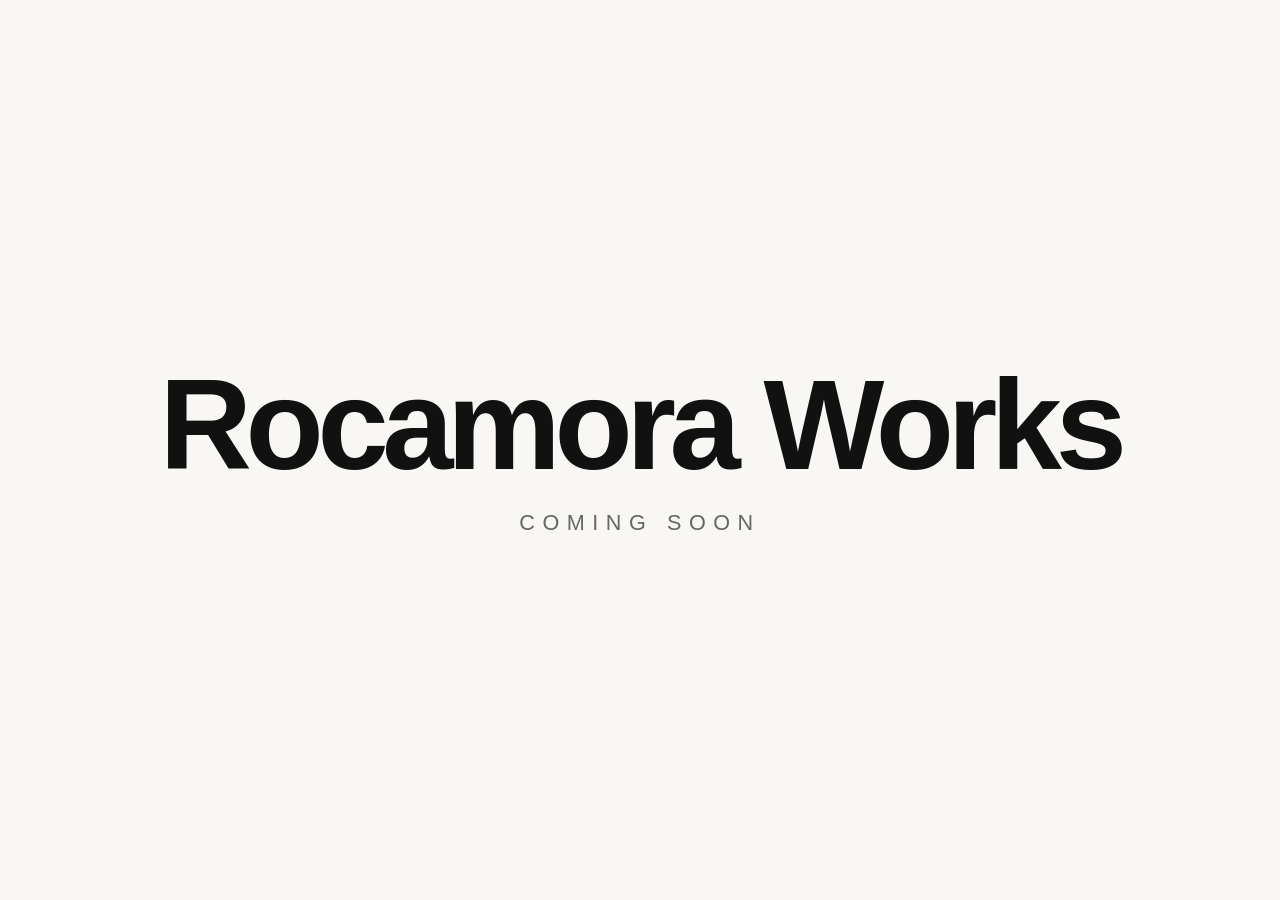
==== index.html @ 3fb5b526 "Coming soon" ====
<!DOCTYPE html>
<html lang="en">
<head>
    <meta charset="UTF-8">
    <meta name="viewport" content="width=device-width, initial-scale=1.0">

    <title>Rocamora Works</title>

    <meta name="description" content="Rocamora Works — Portfolio of Joshua Rocamora">

    <style>
        * {
            margin: 0;
            padding: 0;
            box-sizing: border-box;
        }

        html,
        body {
            width: 100%;
            height: 100%;
        }

        body {
            display: flex;
            justify-content: center;
            align-items: center;
            background: #f8f7f3;
            color: #111;
            font-family: -apple-system, BlinkMacSystemFont, "Segoe UI",
                         Helvetica, Arial, sans-serif;
        }

        main {
            text-align: center;
            padding: 40px;
        }

        h1 {
            font-size: clamp(3.5rem, 10vw, 8rem);
            font-weight: 700;
            letter-spacing: -0.05em;
            line-height: 0.95;
        }

        p {
            margin-top: 24px;
            font-size: clamp(1rem, 2vw, 1.35rem);
            text-transform: uppercase;
            letter-spacing: 0.35em;
            color: #666;
        }
    </style>
</head>

<body>

    <main>

        <h1>Rocamora Works</h1>

        <p>Coming Soon</p>

    </main>

</body>
</html>
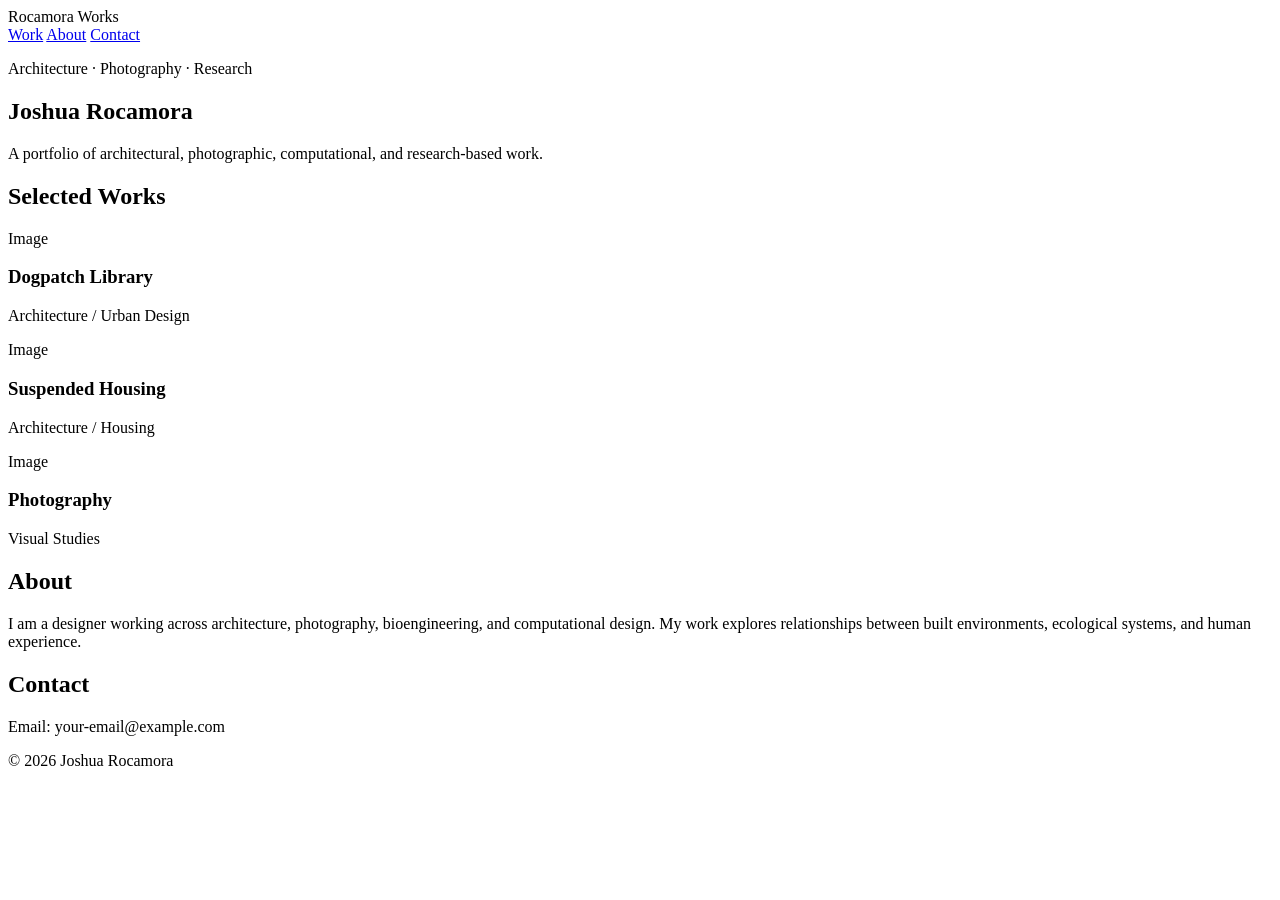
==== commit a18e8b80: "Coming soon page" ====
--- a/index.html
+++ b/index.html
@@ -1,67 +1,73 @@
-<!DOCTYPE html>
-<html lang="en">
-<head>
-    <meta charset="UTF-8">
-    <meta name="viewport" content="width=device-width, initial-scale=1.0">
-
-    <title>Rocamora Works</title>
-
-    <meta name="description" content="Rocamora Works — Portfolio of Joshua Rocamora">
-
-    <style>
-        * {
-            margin: 0;
-            padding: 0;
-            box-sizing: border-box;
-        }
-
-        html,
-        body {
-            width: 100%;
-            height: 100%;
-        }
-
-        body {
-            display: flex;
-            justify-content: center;
-            align-items: center;
-            background: #f8f7f3;
-            color: #111;
-            font-family: -apple-system, BlinkMacSystemFont, "Segoe UI",
-                         Helvetica, Arial, sans-serif;
-        }
-
-        main {
-            text-align: center;
-            padding: 40px;
-        }
-
-        h1 {
-            font-size: clamp(3.5rem, 10vw, 8rem);
-            font-weight: 700;
-            letter-spacing: -0.05em;
-            line-height: 0.95;
-        }
-
-        p {
-            margin-top: 24px;
-            font-size: clamp(1rem, 2vw, 1.35rem);
-            text-transform: uppercase;
-            letter-spacing: 0.35em;
-            color: #666;
-        }
-    </style>
-</head>
-
-<body>
-
-    <main>
-
-        <h1>Rocamora Works</h1>
-
-        <p>Coming Soon</p>
-
-    </main>
-
-</body>
-</html>+<!DOCTYPE html>
+<html lang="en">
+<head>
+  <meta charset="UTF-8" />
+  <meta name="viewport" content="width=device-width, initial-scale=1.0" />
+  <title>Rocamora Works</title>
+  <link rel="stylesheet" href="style.css" />
+</head>
+<body>
+
+  <header>
+    <div class="logo">Rocamora Works</div>
+    <nav>
+      <a href="#work">Work</a>
+      <a href="#about">About</a>
+      <a href="#contact">Contact</a>
+    </nav>
+  </header>
+
+  <main>
+    <section class="hero">
+      <p class="eyebrow">Architecture · Photography · Research</p>
+      <h1>Joshua Rocamora</h1>
+      <p class="intro">
+        A portfolio of architectural, photographic, computational, and research-based work.
+      </p>
+    </section>
+
+    <section id="work" class="work">
+      <h2>Selected Works</h2>
+
+      <div class="grid">
+        <article class="card">
+          <div class="image-placeholder">Image</div>
+          <h3>Dogpatch Library</h3>
+          <p>Architecture / Urban Design</p>
+        </article>
+
+        <article class="card">
+          <div class="image-placeholder">Image</div>
+          <h3>Suspended Housing</h3>
+          <p>Architecture / Housing</p>
+        </article>
+
+        <article class="card">
+          <div class="image-placeholder">Image</div>
+          <h3>Photography</h3>
+          <p>Visual Studies</p>
+        </article>
+      </div>
+    </section>
+
+    <section id="about" class="about">
+      <h2>About</h2>
+      <p>
+        I am a designer working across architecture, photography, bioengineering,
+        and computational design. My work explores relationships between built
+        environments, ecological systems, and human experience.
+      </p>
+    </section>
+
+    <section id="contact" class="contact">
+      <h2>Contact</h2>
+      <p>Email: your-email@example.com</p>
+    </section>
+  </main>
+
+  <footer>
+    <p>© 2026 Joshua Rocamora</p>
+  </footer>
+
+</body>
+</html>
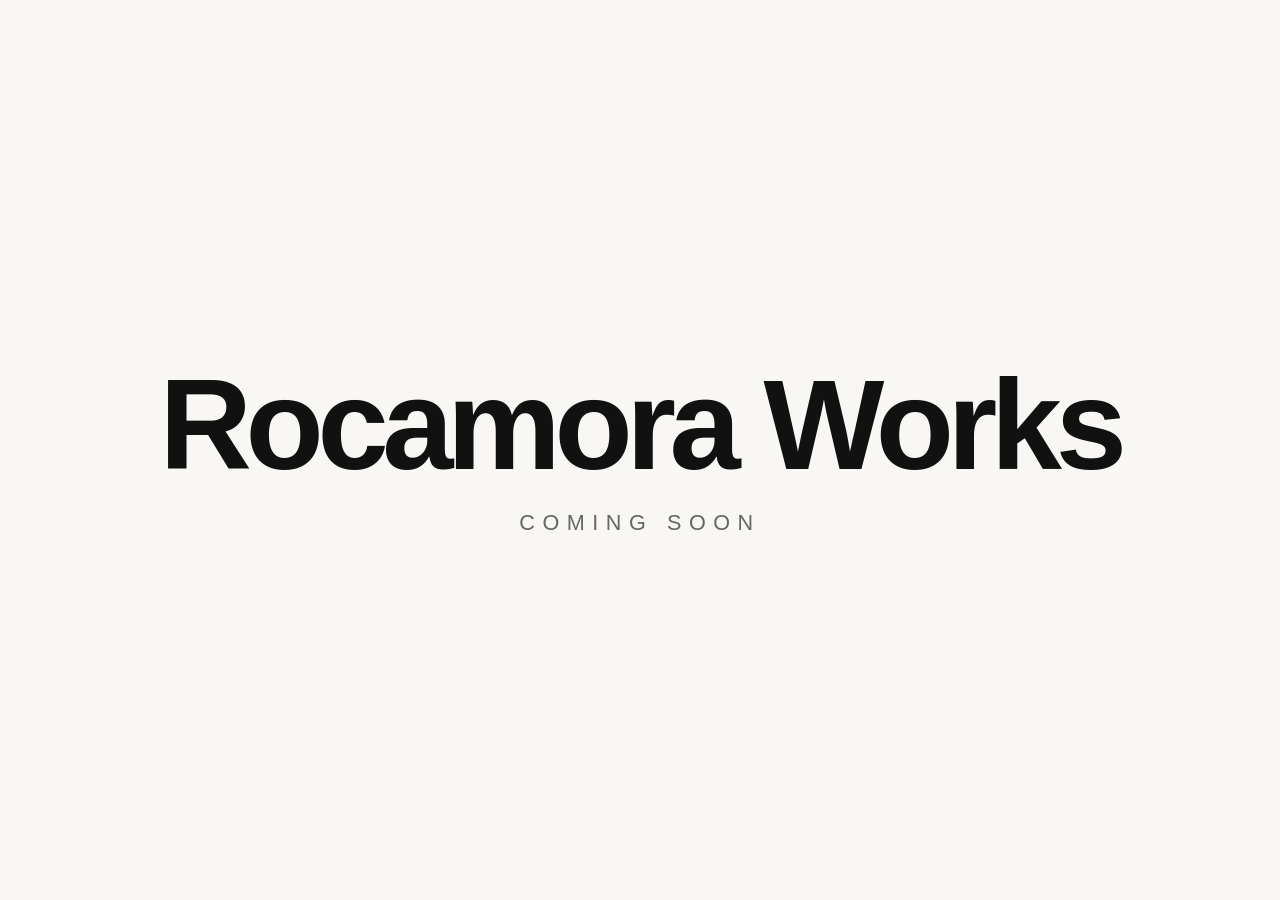
==== commit 8cb0a812: "Test" ====
--- a/index.html
+++ b/index.html
@@ -1,73 +1,67 @@
 <!DOCTYPE html>
 <html lang="en">
 <head>
-  <meta charset="UTF-8" />
-  <meta name="viewport" content="width=device-width, initial-scale=1.0" />
-  <title>Rocamora Works</title>
-  <link rel="stylesheet" href="style.css" />
+    <meta charset="UTF-8">
+    <meta name="viewport" content="width=device-width, initial-scale=1.0">
+
+    <title>Rocamora Works</title>
+
+    <meta name="description" content="Rocamora Works — Portfolio of Joshua Rocamora">
+
+    <style>
+        * {
+            margin: 0;
+            padding: 0;
+            box-sizing: border-box;
+        }
+
+        html,
+        body {
+            width: 100%;
+            height: 100%;
+        }
+
+        body {
+            display: flex;
+            justify-content: center;
+            align-items: center;
+            background: #f8f7f3;
+            color: #111;
+            font-family: -apple-system, BlinkMacSystemFont, "Segoe UI",
+                         Helvetica, Arial, sans-serif;
+        }
+
+        main {
+            text-align: center;
+            padding: 40px;
+        }
+
+        h1 {
+            font-size: clamp(3.5rem, 10vw, 8rem);
+            font-weight: 700;
+            letter-spacing: -0.05em;
+            line-height: 0.95;
+        }
+
+        p {
+            margin-top: 24px;
+            font-size: clamp(1rem, 2vw, 1.35rem);
+            text-transform: uppercase;
+            letter-spacing: 0.35em;
+            color: #666;
+        }
+    </style>
 </head>
+
 <body>
 
-  <header>
-    <div class="logo">Rocamora Works</div>
-    <nav>
-      <a href="#work">Work</a>
-      <a href="#about">About</a>
-      <a href="#contact">Contact</a>
-    </nav>
-  </header>
+    <main>
 
-  <main>
-    <section class="hero">
-      <p class="eyebrow">Architecture · Photography · Research</p>
-      <h1>Joshua Rocamora</h1>
-      <p class="intro">
-        A portfolio of architectural, photographic, computational, and research-based work.
-      </p>
-    </section>
+        <h1>Rocamora Works</h1>
 
-    <section id="work" class="work">
-      <h2>Selected Works</h2>
+        <p>Coming Soon</p>
 
-      <div class="grid">
-        <article class="card">
-          <div class="image-placeholder">Image</div>
-          <h3>Dogpatch Library</h3>
-          <p>Architecture / Urban Design</p>
-        </article>
-
-        <article class="card">
-          <div class="image-placeholder">Image</div>
-          <h3>Suspended Housing</h3>
-          <p>Architecture / Housing</p>
-        </article>
-
-        <article class="card">
-          <div class="image-placeholder">Image</div>
-          <h3>Photography</h3>
-          <p>Visual Studies</p>
-        </article>
-      </div>
-    </section>
-
-    <section id="about" class="about">
-      <h2>About</h2>
-      <p>
-        I am a designer working across architecture, photography, bioengineering,
-        and computational design. My work explores relationships between built
-        environments, ecological systems, and human experience.
-      </p>
-    </section>
-
-    <section id="contact" class="contact">
-      <h2>Contact</h2>
-      <p>Email: your-email@example.com</p>
-    </section>
-  </main>
-
-  <footer>
-    <p>© 2026 Joshua Rocamora</p>
-  </footer>
+    </main>
 
 </body>
-</html>
+</html>
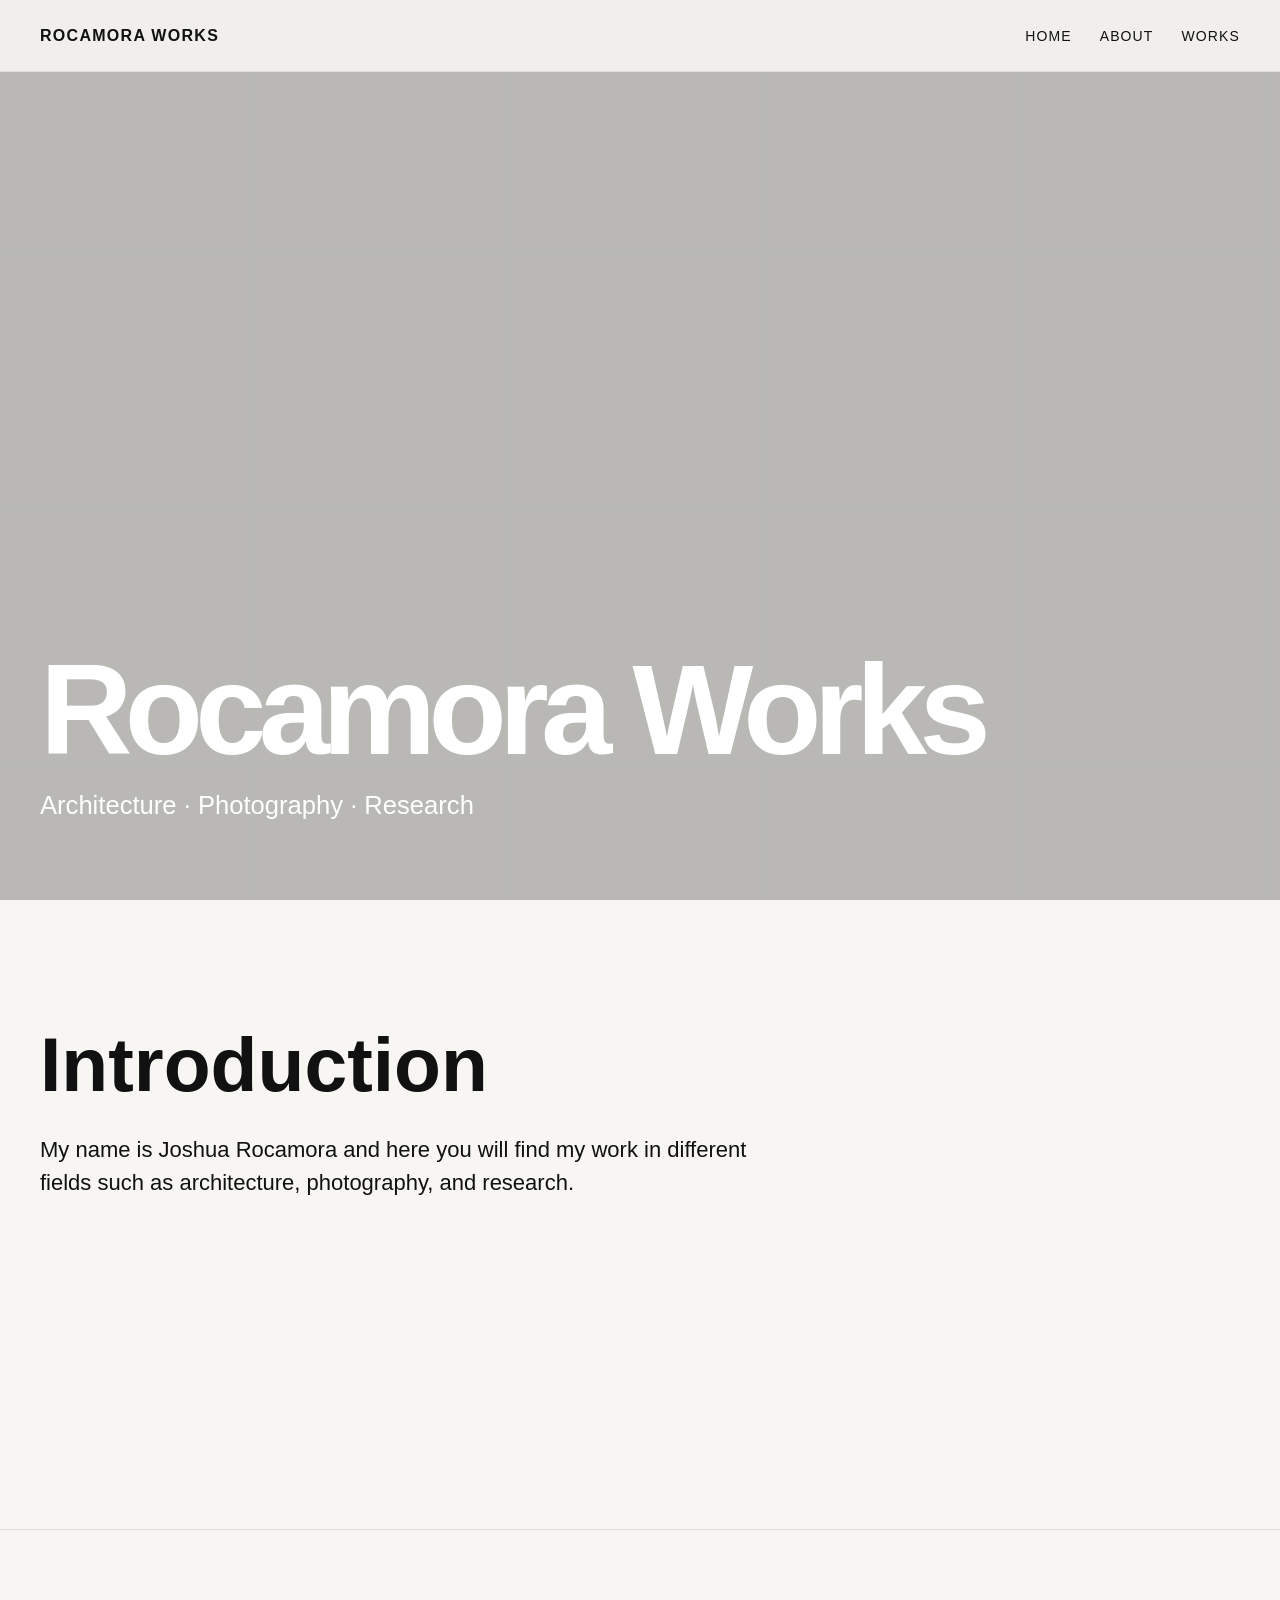
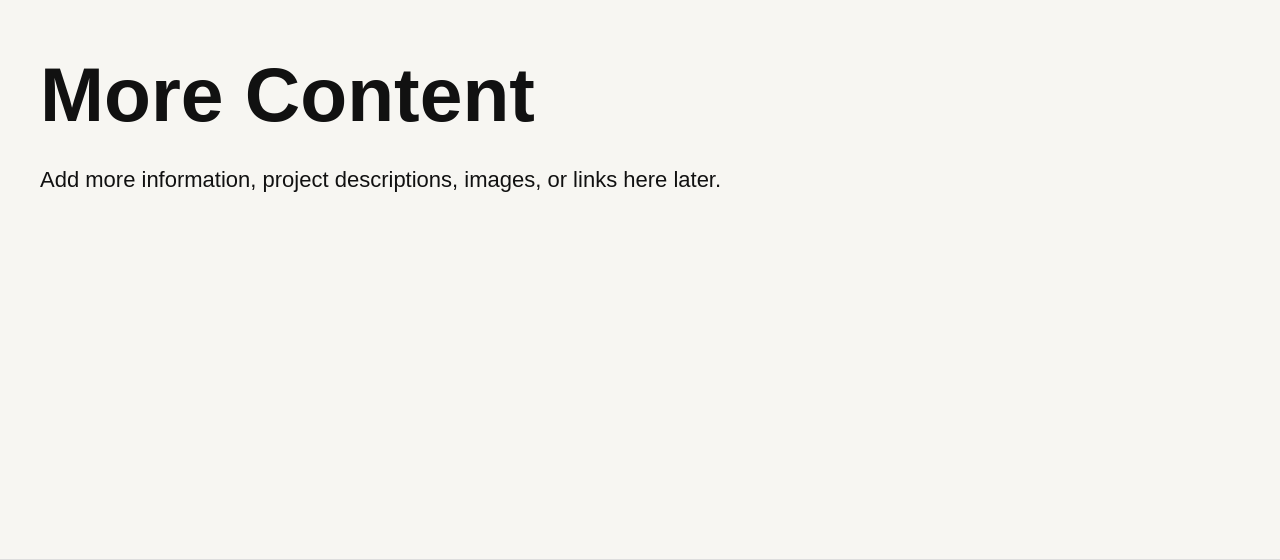
==== commit 539498ea: "Test Site" ====
--- a/index.html
+++ b/index.html
@@ -1,67 +1,45 @@
 <!DOCTYPE html>
 <html lang="en">
 <head>
-    <meta charset="UTF-8">
-    <meta name="viewport" content="width=device-width, initial-scale=1.0">
-
-    <title>Rocamora Works</title>
-
-    <meta name="description" content="Rocamora Works — Portfolio of Joshua Rocamora">
-
-    <style>
-        * {
-            margin: 0;
-            padding: 0;
-            box-sizing: border-box;
-        }
-
-        html,
-        body {
-            width: 100%;
-            height: 100%;
-        }
-
-        body {
-            display: flex;
-            justify-content: center;
-            align-items: center;
-            background: #f8f7f3;
-            color: #111;
-            font-family: -apple-system, BlinkMacSystemFont, "Segoe UI",
-                         Helvetica, Arial, sans-serif;
-        }
-
-        main {
-            text-align: center;
-            padding: 40px;
-        }
-
-        h1 {
-            font-size: clamp(3.5rem, 10vw, 8rem);
-            font-weight: 700;
-            letter-spacing: -0.05em;
-            line-height: 0.95;
-        }
-
-        p {
-            margin-top: 24px;
-            font-size: clamp(1rem, 2vw, 1.35rem);
-            text-transform: uppercase;
-            letter-spacing: 0.35em;
-            color: #666;
-        }
-    </style>
+  <meta charset="UTF-8" />
+  <meta name="viewport" content="width=device-width, initial-scale=1.0" />
+  <title>Rocamora Works | Home</title>
+  <link rel="stylesheet" href="style.css" />
 </head>
-
 <body>
 
-    <main>
+  <header>
+    <a class="logo" href="index.html">Rocamora Works</a>
 
+    <nav>
+      <a href="index.html">Home</a>
+      <a href="about.html">About</a>
+      <a href="works.html">Works</a>
+    </nav>
+  </header>
+
+  <main>
+    <section class="hero">
+      <div class="hero-text">
         <h1>Rocamora Works</h1>
+        <p>Architecture · Photography · Research</p>
+      </div>
+    </section>
 
-        <p>Coming Soon</p>
+    <section class="content-section">
+      <h2>Introduction</h2>
+      <p>
+        My name is Joshua Rocamora and here you will find my work in different fields such as architecture, photography, and research.
+      </p>
+    </section>
 
-    </main>
+    <section class="content-section">
+      <h2>More Content</h2>
+      <p>
+        Add more information, project descriptions, images, or links here later.
+      </p>
+    </section>
+  </main>
 
 </body>
 </html>
--- a/style.css
+++ b/style.css
@@ -0,0 +1,134 @@
+* {
+  margin: 0;
+  padding: 0;
+  box-sizing: border-box;
+}
+
+body {
+  background: #f7f6f2;
+  color: #111;
+  font-family: Arial, Helvetica, sans-serif;
+}
+
+/* Fixed header */
+header {
+  position: fixed;
+  top: 0;
+  left: 0;
+  width: 100%;
+  height: 72px;
+  padding: 0 40px;
+  background: rgba(247, 246, 242, 0.9);
+  backdrop-filter: blur(12px);
+  border-bottom: 1px solid #ddd;
+  display: flex;
+  justify-content: space-between;
+  align-items: center;
+  z-index: 1000;
+}
+
+.logo {
+  color: #111;
+  text-decoration: none;
+  font-weight: 700;
+  text-transform: uppercase;
+  letter-spacing: 0.08em;
+}
+
+nav {
+  display: flex;
+  gap: 28px;
+}
+
+nav a {
+  color: #111;
+  text-decoration: none;
+  text-transform: uppercase;
+  font-size: 14px;
+  letter-spacing: 0.08em;
+}
+
+nav a:hover {
+  border-bottom: 1px solid #111;
+}
+
+/* Hero homepage */
+.hero {
+  min-height: 100vh;
+  background-image: linear-gradient(
+      rgba(0, 0, 0, 0.25),
+      rgba(0, 0, 0, 0.25)
+    ),
+    url("Images/hero.jpg");
+  background-size: cover;
+  background-position: center;
+  display: flex;
+  align-items: flex-end;
+  padding: 120px 40px 80px;
+}
+
+.hero-text {
+  color: white;
+}
+
+.hero h1 {
+  font-size: clamp(56px, 10vw, 140px);
+  line-height: 0.9;
+  letter-spacing: -0.06em;
+}
+
+.hero p {
+  margin-top: 24px;
+  font-size: clamp(18px, 2vw, 28px);
+}
+
+/* Scroll sections */
+.content-section {
+  min-height: 70vh;
+  padding: 120px 40px;
+  border-bottom: 1px solid #ddd;
+}
+
+.content-section h2,
+.page h1 {
+  font-size: clamp(40px, 6vw, 90px);
+  margin-bottom: 24px;
+}
+
+.content-section p,
+.page p {
+  max-width: 760px;
+  font-size: 22px;
+  line-height: 1.5;
+}
+
+/* Other pages */
+.page {
+  padding: 140px 40px 80px;
+  min-height: 100vh;
+}
+
+@media (max-width: 700px) {
+  header {
+    height: auto;
+    padding: 20px;
+    flex-direction: column;
+    align-items: flex-start;
+    gap: 16px;
+  }
+
+  nav {
+    gap: 16px;
+    flex-wrap: wrap;
+  }
+
+  .hero {
+    padding: 160px 20px 60px;
+  }
+
+  .content-section,
+  .page {
+    padding-left: 20px;
+    padding-right: 20px;
+  }
+}
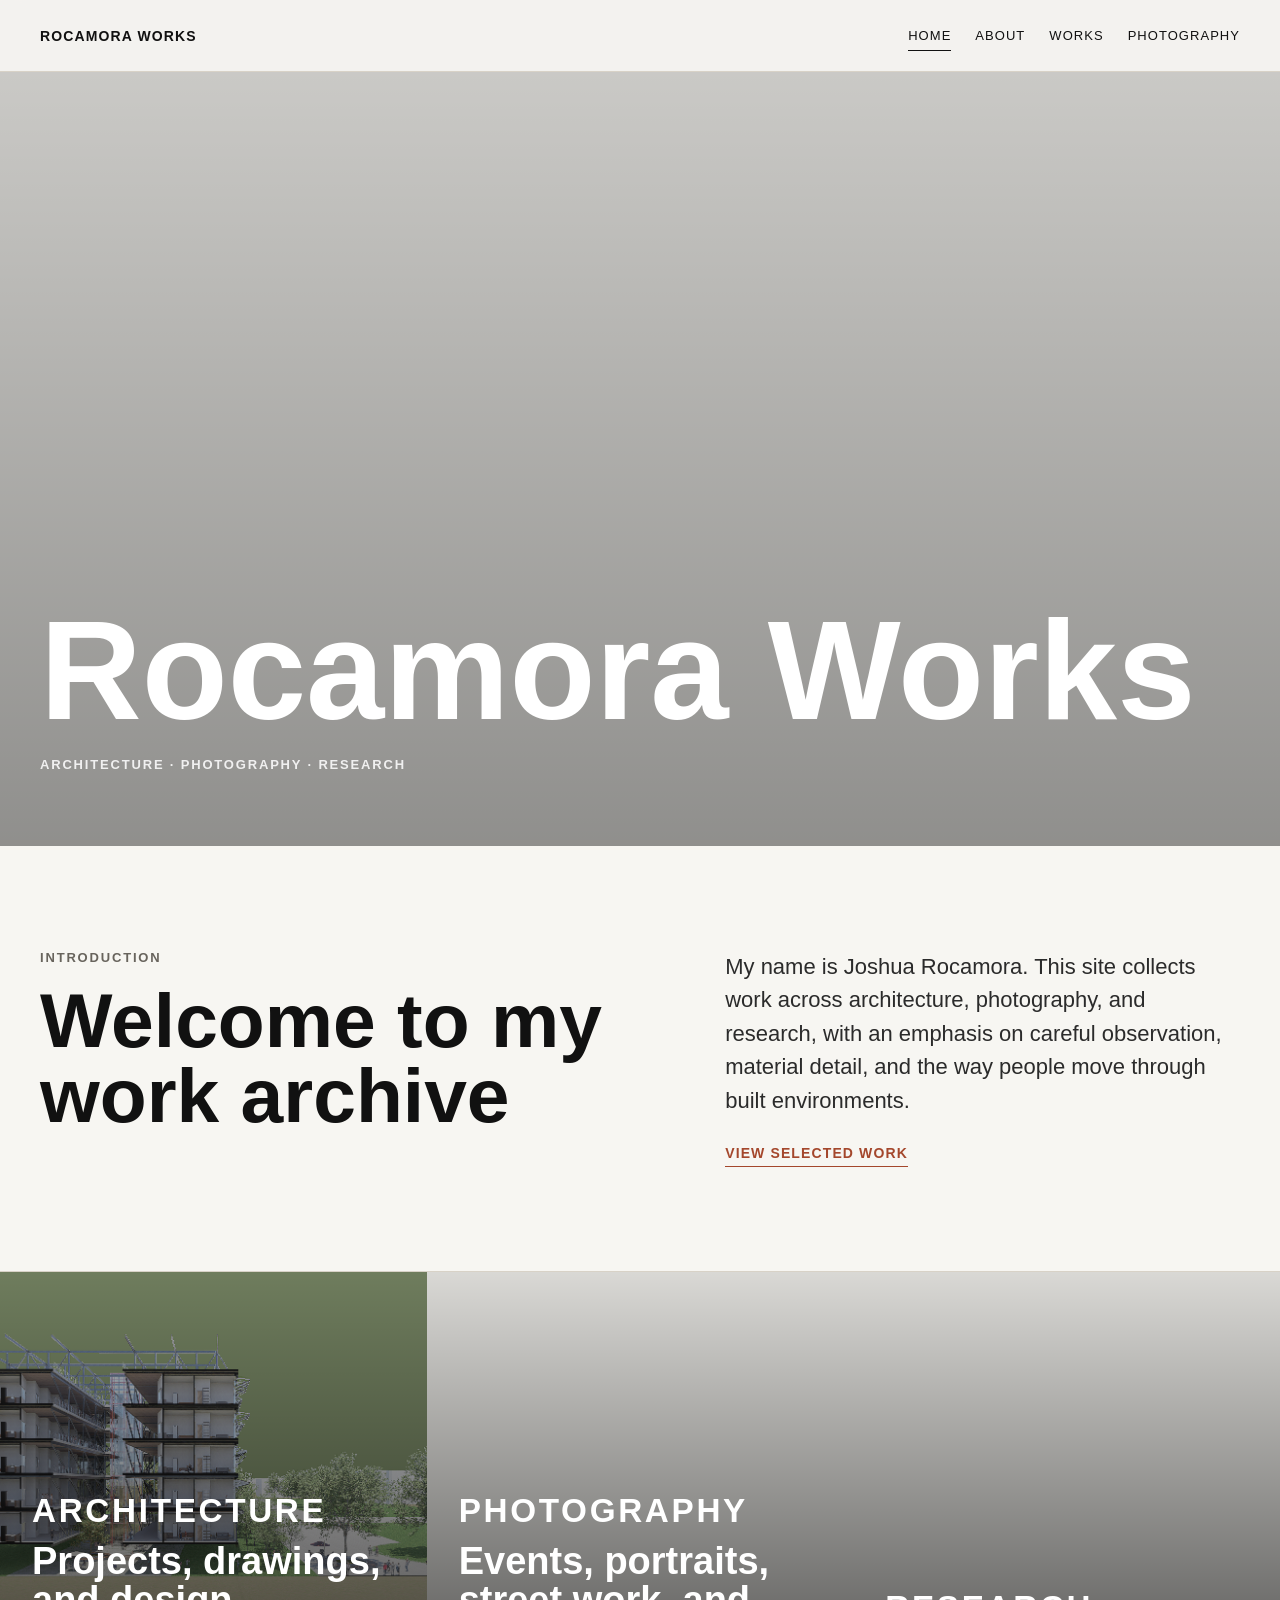
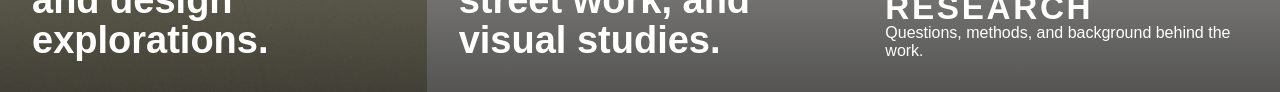
==== commit ace696aa: "Test Site" ====
--- a/index.html
+++ b/index.html
@@ -8,38 +8,61 @@
 </head>
 <body>
 
-  <header>
+  <header class="site-header">
     <a class="logo" href="index.html">Rocamora Works</a>
 
-    <nav>
-      <a href="index.html">Home</a>
+    <nav class="site-nav" aria-label="Main navigation">
+      <a class="active" href="index.html">Home</a>
       <a href="about.html">About</a>
       <a href="works.html">Works</a>
+      <a href="photography.html">Photography</a>
     </nav>
   </header>
 
   <main>
+    <!-- Hero: first full-screen homepage section. Change Images/hero.jpg in CSS to swap the background. -->
     <section class="hero">
       <div class="hero-text">
         <h1>Rocamora Works</h1>
-        <p>Architecture · Photography · Research</p>
+        <p class="eyebrow">Architecture &middot; Photography &middot; Research</p>
       </div>
     </section>
 
-    <section class="content-section">
-      <h2>Introduction</h2>
-      <p>
-        My name is Joshua Rocamora and here you will find my work in different fields such as architecture, photography, and research.
-      </p>
+    <!-- Introduction: this is the first text section after the hero image. -->
+    <section class="intro-section">
+      <div class="intro-copy">
+        <p class="eyebrow">Introduction</p>
+        <h2>Welcome to my work archive</h2>
+      </div>
+
+      <div class="intro-body">
+        <p>
+          My name is Joshua Rocamora. This site collects work across architecture,
+          photography, and research, with an emphasis on careful observation,
+          material detail, and the way people move through built environments.
+        </p>
+        <a class="text-link" href="works.html">View selected work</a>
+      </div>
     </section>
 
-    <section class="content-section">
-      <h2>More Content</h2>
-      <p>
-        Add more information, project descriptions, images, or links here later.
-      </p>
+    <!-- Feature tabs: edit each link, label, and description here. Background images are set in CSS. -->
+    <section class="feature-grid" aria-label="Site sections">
+      <a class="feature-panel architecture-panel" href="works.html">
+        <span>Architecture</span>
+        <strong>Projects, drawings, and design explorations.</strong>
+      </a>
+
+      <a class="feature-panel photography-panel" href="photography.html">
+        <span>Photography</span>
+        <strong>Events, portraits, street work, and visual studies.</strong>
+      </a>
+
+      <a class="feature-panel research-panel" href="about.html">
+        <span>Research</span>
+        <p>Questions, methods, and background behind the work.</p>
+      </a>
     </section>
   </main>
 
 </body>
-</html>+</html>
--- a/style.css
+++ b/style.css
@@ -1,134 +1,568 @@
+:root {
+  /* Site colors: change these once to update the look across the whole website. */
+  --paper: #f7f6f2;
+  --ink: #111111;
+  --muted: #68645d;
+  --line: #d8d2c7;
+  --clay: #a4472c;
+  --pine: #264b3f;
+  --blue: #314f73;
+}
+
 * {
   margin: 0;
   padding: 0;
   box-sizing: border-box;
 }
 
+html {
+  scroll-behavior: smooth;
+}
+
 body {
-  background: #f7f6f2;
-  color: #111;
+  background: var(--paper);
+  color: var(--ink);
   font-family: Arial, Helvetica, sans-serif;
 }
 
-/* Fixed header */
-header {
+img {
+  display: block;
+  width: 100%;
+}
+
+a {
+  color: inherit;
+}
+
+/* Fixed top navigation shared by every page. */
+.site-header {
   position: fixed;
   top: 0;
   left: 0;
+  z-index: 1000;
   width: 100%;
-  height: 72px;
+  min-height: 72px;
   padding: 0 40px;
-  background: rgba(247, 246, 242, 0.9);
+  background: rgba(247, 246, 242, 0.92);
   backdrop-filter: blur(12px);
-  border-bottom: 1px solid #ddd;
+  border-bottom: 1px solid var(--line);
   display: flex;
   justify-content: space-between;
   align-items: center;
-  z-index: 1000;
+  gap: 28px;
 }
 
 .logo {
-  color: #111;
+  color: var(--ink);
   text-decoration: none;
+  font-size: 14px;
   font-weight: 700;
   text-transform: uppercase;
   letter-spacing: 0.08em;
-}
-
-nav {
+  white-space: nowrap;
+}
+
+.site-nav {
   display: flex;
-  gap: 28px;
-}
-
-nav a {
-  color: #111;
+  align-items: center;
+  gap: 24px;
+  flex-wrap: wrap;
+}
+
+.site-nav a {
+  color: var(--ink);
   text-decoration: none;
   text-transform: uppercase;
-  font-size: 14px;
+  font-size: 13px;
   letter-spacing: 0.08em;
-}
-
-nav a:hover {
-  border-bottom: 1px solid #111;
-}
-
-/* Hero homepage */
+  line-height: 1;
+  padding: 8px 0;
+  border-bottom: 1px solid transparent;
+}
+
+.site-nav a:hover,
+.site-nav a.active {
+  border-bottom-color: var(--ink);
+}
+
+/* Homepage hero: large first section with the background image and title. */
 .hero {
-  min-height: 100vh;
+  min-height: 94vh;
   background-image: linear-gradient(
-      rgba(0, 0, 0, 0.25),
-      rgba(0, 0, 0, 0.25)
+      rgba(0, 0, 0, 0.16),
+      rgba(0, 0, 0, 0.42)
     ),
     url("Images/hero.jpg");
   background-size: cover;
   background-position: center;
   display: flex;
   align-items: flex-end;
-  padding: 120px 40px 80px;
+  padding: 132px 40px 72px;
 }
 
 .hero-text {
   color: white;
+  max-width: 1180px;
 }
 
 .hero h1 {
-  font-size: clamp(56px, 10vw, 140px);
-  line-height: 0.9;
-  letter-spacing: -0.06em;
-}
-
-.hero p {
+  font-size: clamp(58px, 11vw, 148px);
+  line-height: 0.92;
+  letter-spacing: 0;
+}
+
+/* Small uppercase labels used throughout the site. */
+.eyebrow {
+  color: var(--muted);
+  font-size: 13px;
+  font-weight: 700;
+  letter-spacing: 0.14em;
+  line-height: 1.3;
+  text-transform: uppercase;
+}
+
+.hero .eyebrow {
+  color: rgba(255, 255, 255, 0.86);
+  margin-top: 22px;
+}
+
+/* Homepage introduction section below the hero. */
+.intro-section,
+.split-section {
+  display: grid;
+  grid-template-columns: minmax(0, 1.1fr) minmax(320px, 0.9fr);
+  gap: 56px;
+  padding: 104px 40px;
+  border-bottom: 1px solid var(--line);
+}
+
+.intro-copy h2,
+.page-hero h1 {
+  max-width: 980px;
+  margin-top: 16px;
+  font-size: clamp(38px, 6vw, 86px);
+  line-height: 0.98;
+  letter-spacing: 0;
+}
+
+.intro-body,
+.long-copy {
+  align-self: end;
+}
+
+.intro-body p,
+.long-copy p,
+.work-item p {
+  color: #2b2b2b;
+  font-size: clamp(18px, 2vw, 22px);
+  line-height: 1.52;
+}
+
+.long-copy p + p {
   margin-top: 24px;
-  font-size: clamp(18px, 2vw, 28px);
-}
-
-/* Scroll sections */
-.content-section {
-  min-height: 70vh;
-  padding: 120px 40px;
-  border-bottom: 1px solid #ddd;
-}
-
-.content-section h2,
-.page h1 {
-  font-size: clamp(40px, 6vw, 90px);
-  margin-bottom: 24px;
-}
-
-.content-section p,
-.page p {
-  max-width: 760px;
-  font-size: 22px;
+}
+
+.text-link {
+  display: inline-block;
+  margin-top: 28px;
+  color: var(--clay);
+  font-size: 14px;
+  font-weight: 700;
+  letter-spacing: 0.08em;
+  text-decoration: none;
+  text-transform: uppercase;
+  border-bottom: 1px solid currentColor;
+  padding-bottom: 5px;
+}
+
+/* Three homepage feature tabs underneath the introduction. */
+.feature-grid {
+  display: grid;
+  grid-template-columns: repeat(3, minmax(0, 1fr));
+  min-height: 420px;
+}
+
+.feature-panel {
+  position: relative;
+  min-height: 420px;
+  padding: 32px;
+  color: white;
+  text-decoration: none;
+  overflow: hidden;
+  display: flex;
+  flex-direction: column;
+  justify-content: flex-end;
+  isolation: isolate;
+  background-size: cover;
+  background-position: center;
+}
+
+.feature-panel::before {
+  content: "";
+  position: absolute;
+  inset: 0;
+  z-index: -1;
+  background: linear-gradient(to top, rgba(0, 0, 0, 0.66), rgba(0, 0, 0, 0.12));
+}
+
+.feature-panel span {
+  font-size: clamp(22px, 2.6vw, 34px);
+  font-weight: 700;
+  letter-spacing: 0.08em;
+  line-height: 1;
+  text-transform: uppercase;
+}
+
+.photo-tile span {
+  font-size: 13px;
+  font-weight: 700;
+  letter-spacing: 0.14em;
+  text-transform: uppercase;
+}
+
+.feature-panel strong {
+  max-width: 420px;
+  margin-top: 14px;
+  font-size: clamp(24px, 3vw, 38px);
+  line-height: 1.04;
+}
+
+.feature-panel:hover strong,
+.photo-tile:hover span {
+  color: #f0d8b8;
+}
+
+/* Feature tab images. Keep these for now; replace the URLs when you add new images. */
+.architecture-panel {
+  background-image: url("Images/Cut Through.png");
+}
+
+.photography-panel {
+  background-image: url("Images/hero.jpg");
+}
+
+.research-panel {
+  background-image: url("Images/Cut Through(2).png");
+}
+
+/* General layout for non-home pages. */
+.page {
+  padding: 132px 40px 88px;
+  min-height: 100vh;
+}
+
+.page-hero {
+  max-width: 1180px;
+  padding: 48px 0 76px;
+}
+
+.page-hero > p:not(.eyebrow) {
+  max-width: 720px;
+  margin-top: 24px;
+  color: #2b2b2b;
+  font-size: clamp(18px, 2vw, 22px);
   line-height: 1.5;
 }
 
-/* Other pages */
-.page {
-  padding: 140px 40px 80px;
-  min-height: 100vh;
-}
-
-@media (max-width: 700px) {
-  header {
-    height: auto;
-    padding: 20px;
+.split-section {
+  padding-left: 0;
+  padding-right: 0;
+  border-top: 1px solid var(--line);
+}
+
+.split-section h2,
+.work-item h2 {
+  font-size: clamp(30px, 4vw, 56px);
+  line-height: 1;
+  letter-spacing: 0;
+}
+
+.work-list {
+  display: grid;
+  gap: 64px;
+}
+
+.work-item {
+  display: grid;
+  grid-template-columns: minmax(0, 1.15fr) minmax(320px, 0.85fr);
+  gap: 48px;
+  align-items: center;
+  padding-top: 48px;
+  border-top: 1px solid var(--line);
+}
+
+.work-item.reverse {
+  grid-template-columns: minmax(320px, 0.85fr) minmax(0, 1.15fr);
+}
+
+.work-item.reverse img {
+  order: 2;
+}
+
+.work-item img {
+  height: min(58vw, 560px);
+  object-fit: cover;
+  border-radius: 8px;
+  background: #ded8ce;
+}
+
+.work-item h2 {
+  margin: 14px 0 22px;
+}
+
+/* Architecture scroll test page.
+   Each .building-story is a tall scroll chapter. works.js updates
+   --story-progress from 0 to 1, which makes each cutout rise with the scroll. */
+.architecture-page {
+  padding-bottom: 0;
+}
+
+.architecture-hero {
+  min-height: 68vh;
+}
+
+.building-scroll {
+  border-top: 1px solid var(--line);
+}
+
+.building-story {
+  --story-progress: 0;
+  min-height: 128vh;
+  display: grid;
+  grid-template-columns: minmax(0, 1.08fr) minmax(320px, 0.92fr);
+  gap: 56px;
+  align-items: center;
+  padding: 12vh 0;
+  border-bottom: 1px solid var(--line);
+}
+
+.building-story.reverse {
+  grid-template-columns: minmax(320px, 0.92fr) minmax(0, 1.08fr);
+}
+
+.building-story.reverse .building-visual {
+  order: 2;
+}
+
+.building-visual {
+  position: sticky;
+  top: 92px;
+  min-height: calc(100vh - 120px);
+  display: flex;
+  align-items: flex-end;
+  justify-content: center;
+  overflow: hidden;
+}
+
+.building-visual::before {
+  content: "";
+  position: absolute;
+  left: 8%;
+  right: 8%;
+  bottom: 0;
+  height: 1px;
+  background: var(--line);
+}
+
+.building-visual img {
+  /* Position is controlled by works.js through --image-y.
+     --image-scale is optional per project if one cutout needs to be larger. */
+  width: min(108%, 860px);
+  max-height: calc(100vh - 130px);
+  object-fit: contain;
+  transform: translateY(var(--image-y, 76vh)) scale(var(--image-scale, 1));
+  transform-origin: bottom center;
+  opacity: var(--image-opacity, 0);
+  filter: drop-shadow(0 28px 32px rgba(17, 17, 17, 0.18));
+  will-change: transform, opacity;
+}
+
+.building-copy {
+  /* Text movement/opacity is controlled by works.js through --copy-y and --copy-opacity. */
+  max-width: 480px;
+  transform: translateY(var(--copy-y, 18vh));
+  opacity: var(--copy-opacity, 0);
+  will-change: transform, opacity;
+}
+
+.building-copy h2 {
+  /* Project title size. Lower these values if the text competes with the cutout. */
+  margin: 12px 0 18px;
+  font-size: clamp(30px, 3.8vw, 58px);
+  line-height: 1;
+  letter-spacing: 0;
+}
+
+.building-copy p:not(.eyebrow) {
+  /* Project description size. */
+  color: #2b2b2b;
+  font-size: clamp(16px, 1.45vw, 19px);
+  line-height: 1.48;
+}
+
+.building-story:first-child .building-visual img {
+  /* Pixel Chair sizing only. Change --image-scale to make this cutout larger/smaller. */
+  --image-scale: 1.28;
+  width: min(128%, 1120px);
+  max-height: calc(100vh - 70px);
+}
+
+/* Keeps the page accessible for people who prefer less animation. */
+@media (prefers-reduced-motion: reduce) {
+  .building-visual img,
+  .building-copy {
+    transform: none;
+    opacity: 1;
+    transition: none;
+  }
+}
+
+/* Photography page grid and category tiles. */
+.photography-page {
+  padding-bottom: 110px;
+}
+
+.photo-grid {
+  display: grid;
+  grid-template-columns: repeat(4, minmax(0, 1fr));
+  gap: 20px;
+}
+
+.photo-tile {
+  position: relative;
+  min-height: 320px;
+  aspect-ratio: 1 / 1.18;
+  border-radius: 8px;
+  overflow: hidden;
+  color: white;
+  text-decoration: none;
+  background-size: cover;
+  background-position: center;
+  display: flex;
+  align-items: flex-end;
+  padding: 24px;
+  transition: transform 0.25s ease, filter 0.25s ease;
+  isolation: isolate;
+}
+
+.photo-tile::before {
+  content: "";
+  position: absolute;
+  inset: 0;
+  z-index: -1;
+  background: linear-gradient(to top, rgba(0, 0, 0, 0.64), rgba(0, 0, 0, 0.06));
+}
+
+.photo-tile:hover {
+  transform: translateY(-5px);
+  filter: brightness(1.05);
+}
+
+.events,
+.others {
+  background-image: url("Images/hero.jpg");
+}
+
+.headshots {
+  background-image: url("Images/Cut Through.png");
+}
+
+.street {
+  background-image: url("Images/Cut Through(2).png");
+}
+
+/* Tablet layout: stack split sections and make grids two columns. */
+@media (max-width: 980px) {
+  .intro-section,
+  .split-section,
+  .work-item,
+  .work-item.reverse,
+  .building-story,
+  .building-story.reverse {
+    grid-template-columns: 1fr;
+  }
+
+  .building-story.reverse .building-visual {
+    order: 0;
+  }
+
+  .feature-grid,
+  .photo-grid {
+    grid-template-columns: repeat(2, minmax(0, 1fr));
+  }
+
+  .work-item.reverse img {
+    order: 0;
+  }
+}
+
+/* Phone layout: stack the navigation and make grids one column. */
+@media (max-width: 720px) {
+  .site-header {
+    min-height: auto;
+    padding: 18px 20px;
+    align-items: flex-start;
     flex-direction: column;
-    align-items: flex-start;
-    gap: 16px;
-  }
-
-  nav {
-    gap: 16px;
-    flex-wrap: wrap;
+    gap: 14px;
+  }
+
+  .site-nav {
+    gap: 10px 18px;
+  }
+
+  .site-nav a {
+    font-size: 12px;
   }
 
   .hero {
-    padding: 160px 20px 60px;
-  }
-
-  .content-section,
+    min-height: 86vh;
+    padding: 172px 20px 56px;
+  }
+
+  .intro-section,
+  .split-section,
   .page {
     padding-left: 20px;
     padding-right: 20px;
   }
-}
+
+  .intro-section {
+    padding-top: 78px;
+    padding-bottom: 78px;
+  }
+
+  .page {
+    padding-top: 166px;
+  }
+
+  .page-hero {
+    padding-top: 8px;
+    padding-bottom: 54px;
+  }
+
+  .feature-grid,
+  .photo-grid {
+    grid-template-columns: 1fr;
+  }
+
+  .feature-panel,
+  .photo-tile {
+    min-height: 300px;
+  }
+
+  .building-story {
+    min-height: auto;
+    padding: 76px 0;
+  }
+
+  .building-visual {
+    position: relative;
+    top: auto;
+    min-height: 360px;
+  }
+
+  .building-visual img {
+    width: min(100%, 760px);
+    max-height: 360px;
+  }
+}
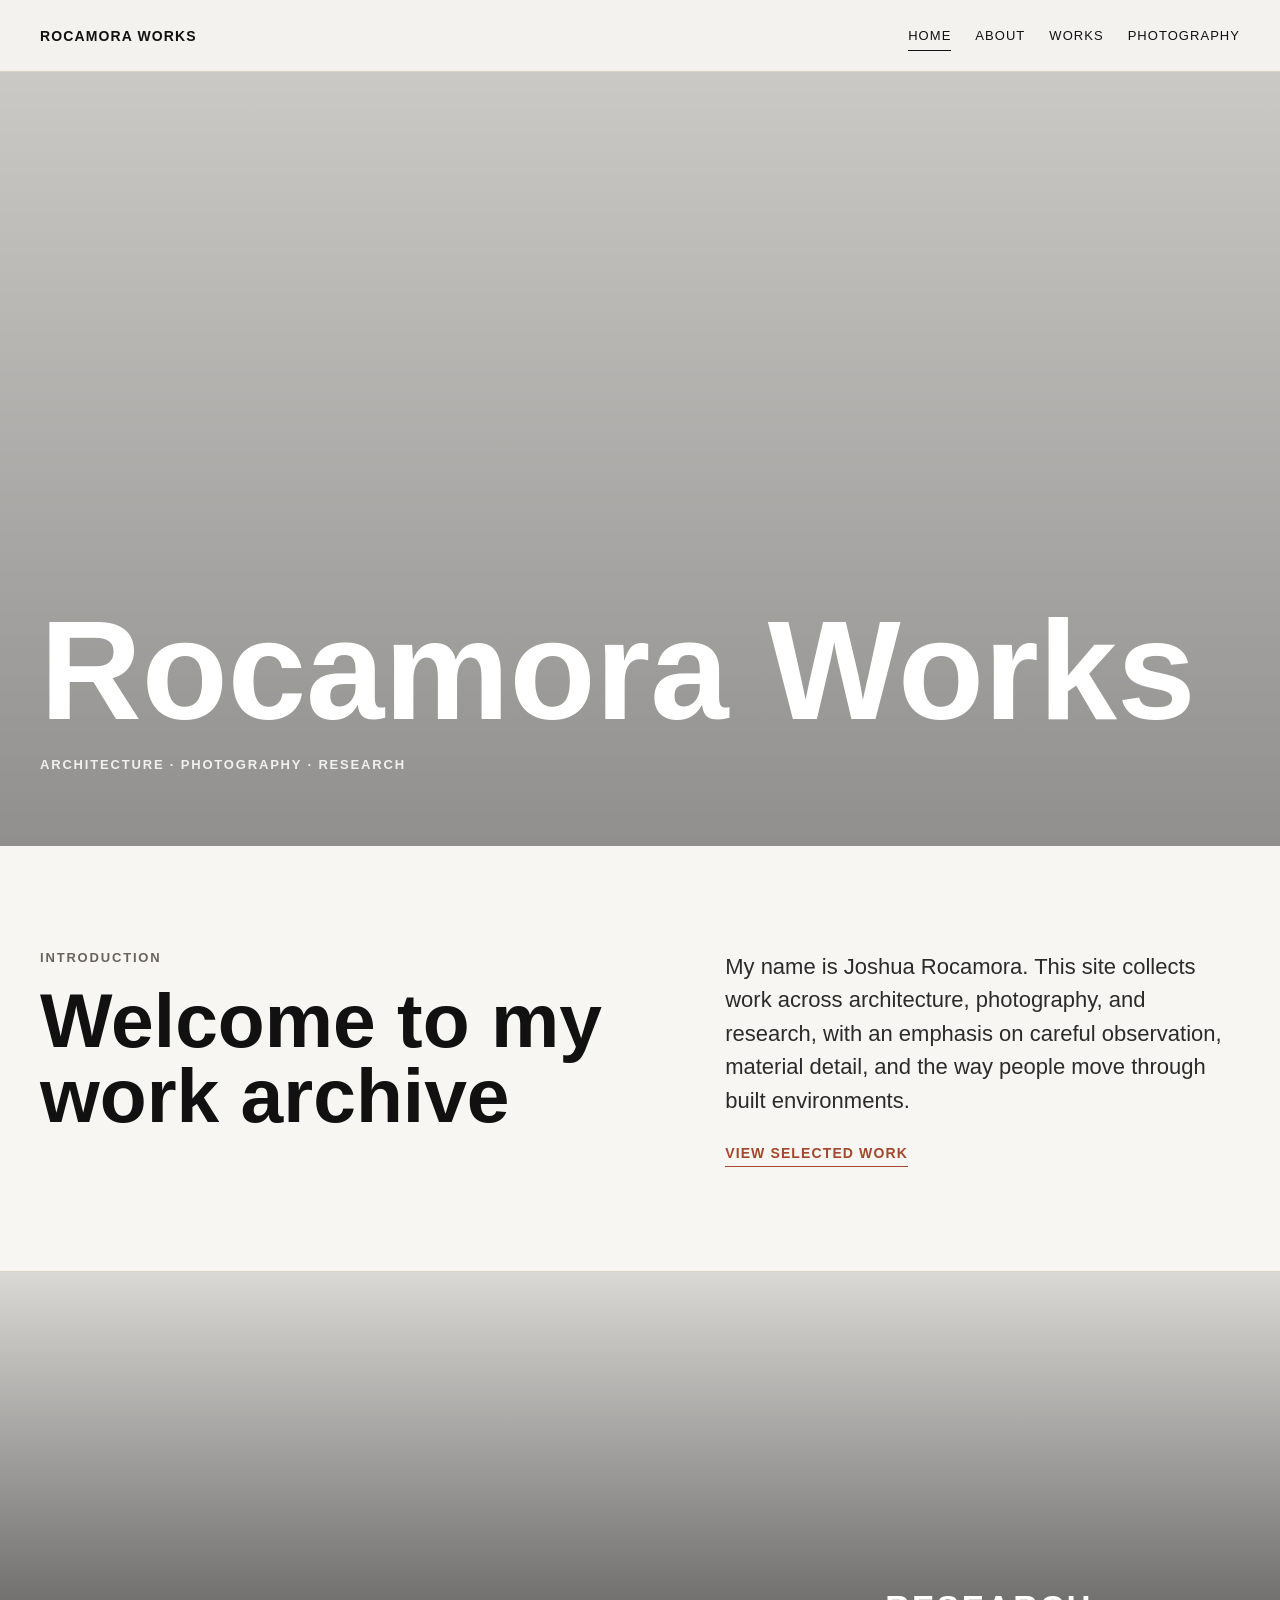
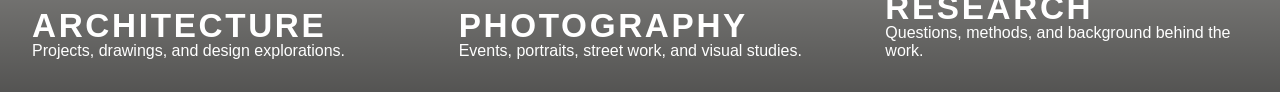
==== commit 77c48057: "changed text" ====
--- a/index.html
+++ b/index.html
@@ -49,12 +49,12 @@
     <section class="feature-grid" aria-label="Site sections">
       <a class="feature-panel architecture-panel" href="works.html">
         <span>Architecture</span>
-        <strong>Projects, drawings, and design explorations.</strong>
+        <p>Projects, drawings, and design explorations.</p>
       </a>
 
       <a class="feature-panel photography-panel" href="photography.html">
         <span>Photography</span>
-        <strong>Events, portraits, street work, and visual studies.</strong>
+        <p>Events, portraits, street work, and visual studies.</p>
       </a>
 
       <a class="feature-panel research-panel" href="about.html">
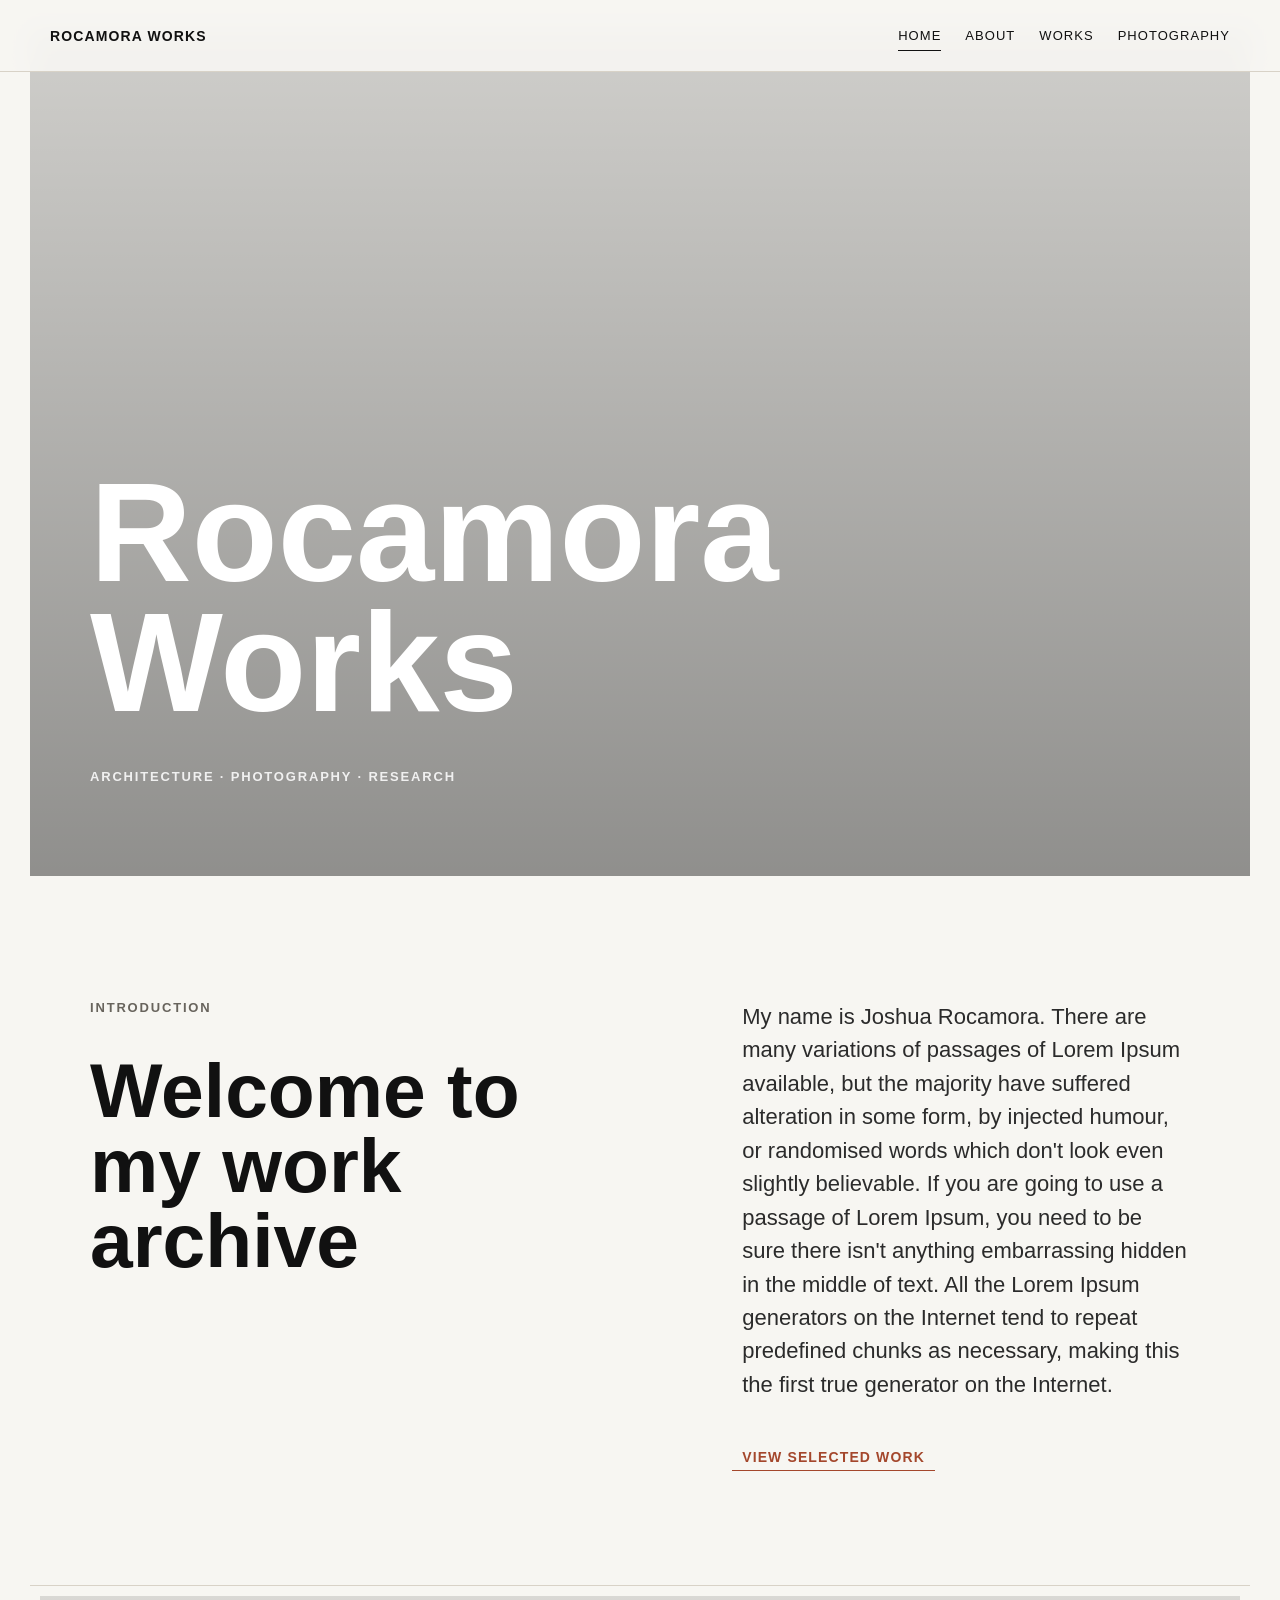
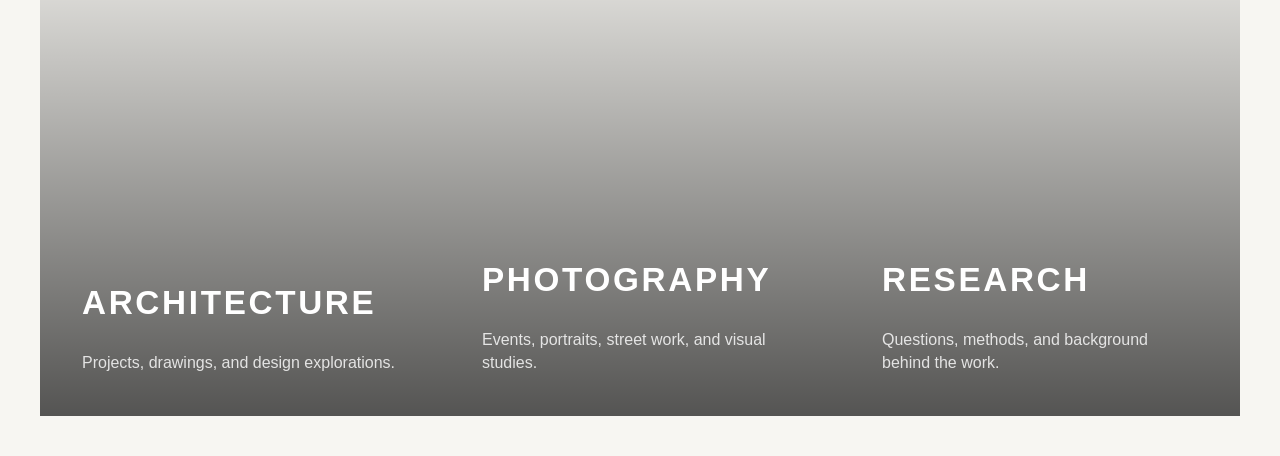
==== commit a4e6de92: "Update architecture works images and layout controls" ====
--- a/index.html
+++ b/index.html
@@ -37,9 +37,7 @@
 
       <div class="intro-body">
         <p>
-          My name is Joshua Rocamora. This site collects work across architecture,
-          photography, and research, with an emphasis on careful observation,
-          material detail, and the way people move through built environments.
+          My name is Joshua Rocamora. There are many variations of passages of Lorem Ipsum available, but the majority have suffered alteration in some form, by injected humour, or randomised words which don't look even slightly believable. If you are going to use a passage of Lorem Ipsum, you need to be sure there isn't anything embarrassing hidden in the middle of text. All the Lorem Ipsum generators on the Internet tend to repeat predefined chunks as necessary, making this the first true generator on the Internet. 
         </p>
         <a class="text-link" href="works.html">View selected work</a>
       </div>
--- a/style.css
+++ b/style.css
@@ -10,8 +10,8 @@
 }
 
 * {
-  margin: 0;
-  padding: 0;
+  margin: 0%;
+  padding: 10px;
   box-sizing: border-box;
 }
 
@@ -97,7 +97,7 @@
   background-position: center;
   display: flex;
   align-items: flex-end;
-  padding: 132px 40px 72px;
+  padding: 132px 40px 70px;
 }
 
 .hero-text {
@@ -195,6 +195,7 @@
   isolation: isolate;
   background-size: cover;
   background-position: center;
+  transition: transform 220ms ease, filter 220ms ease;
 }
 
 .feature-panel::before {
@@ -211,6 +212,15 @@
   letter-spacing: 0.08em;
   line-height: 1;
   text-transform: uppercase;
+  transition: color 220ms ease;
+}
+
+.feature-panel p {
+  max-width: 340px;
+  margin-top: 12px;
+  color: rgba(255, 255, 255, 0.82);
+  line-height: 1.45;
+  transition: color 220ms ease;
 }
 
 .photo-tile span {
@@ -227,6 +237,16 @@
   line-height: 1.04;
 }
 
+.feature-panel:hover,
+.feature-panel:focus-visible {
+  transform: translateY(-6px);
+  filter: brightness(1.08);
+}
+
+.feature-panel:hover span,
+.feature-panel:focus-visible span,
+.feature-panel:hover p,
+.feature-panel:focus-visible p,
 .feature-panel:hover strong,
 .photo-tile:hover span {
   color: #f0d8b8;
@@ -346,11 +366,11 @@
 
 .building-visual {
   position: sticky;
-  top: 92px;
+  top: var(--image-sticky-top, 92px);
   min-height: calc(100vh - 120px);
   display: flex;
-  align-items: flex-end;
-  justify-content: center;
+  align-items: var(--image-vertical-align, flex-end);
+  justify-content: var(--image-horizontal-align, center);
   overflow: hidden;
 }
 
@@ -365,12 +385,15 @@
 }
 
 .building-visual img {
-  /* Position is controlled by works.js through --image-y.
-     --image-scale is optional per project if one cutout needs to be larger. */
-  width: min(108%, 860px);
-  max-height: calc(100vh - 130px);
+  /* Per-project controls live on each .building-story in works.html. */
+  width: min(var(--image-width, 860px), var(--image-fluid-width, 108%));
+  max-height: var(--image-max-height, calc(100vh - 130px));
   object-fit: contain;
-  transform: translateY(var(--image-y, 76vh)) scale(var(--image-scale, 1));
+  transform: translate(
+      var(--image-x, 0px),
+      calc(var(--image-y, 76vh) + var(--image-offset-y, 0px))
+    )
+    scale(var(--image-scale, 1));
   transform-origin: bottom center;
   opacity: var(--image-opacity, 0);
   filter: drop-shadow(0 28px 32px rgba(17, 17, 17, 0.18));
@@ -401,10 +424,8 @@
 }
 
 .building-story:first-child .building-visual img {
-  /* Pixel Chair sizing only. Change --image-scale to make this cutout larger/smaller. */
-  --image-scale: 1.28;
-  width: min(128%, 1120px);
-  max-height: calc(100vh - 70px);
+  --image-fluid-width: 128%;
+  --image-max-height: calc(100vh - 70px);
 }
 
 /* Keeps the page accessible for people who prefer less animation. */
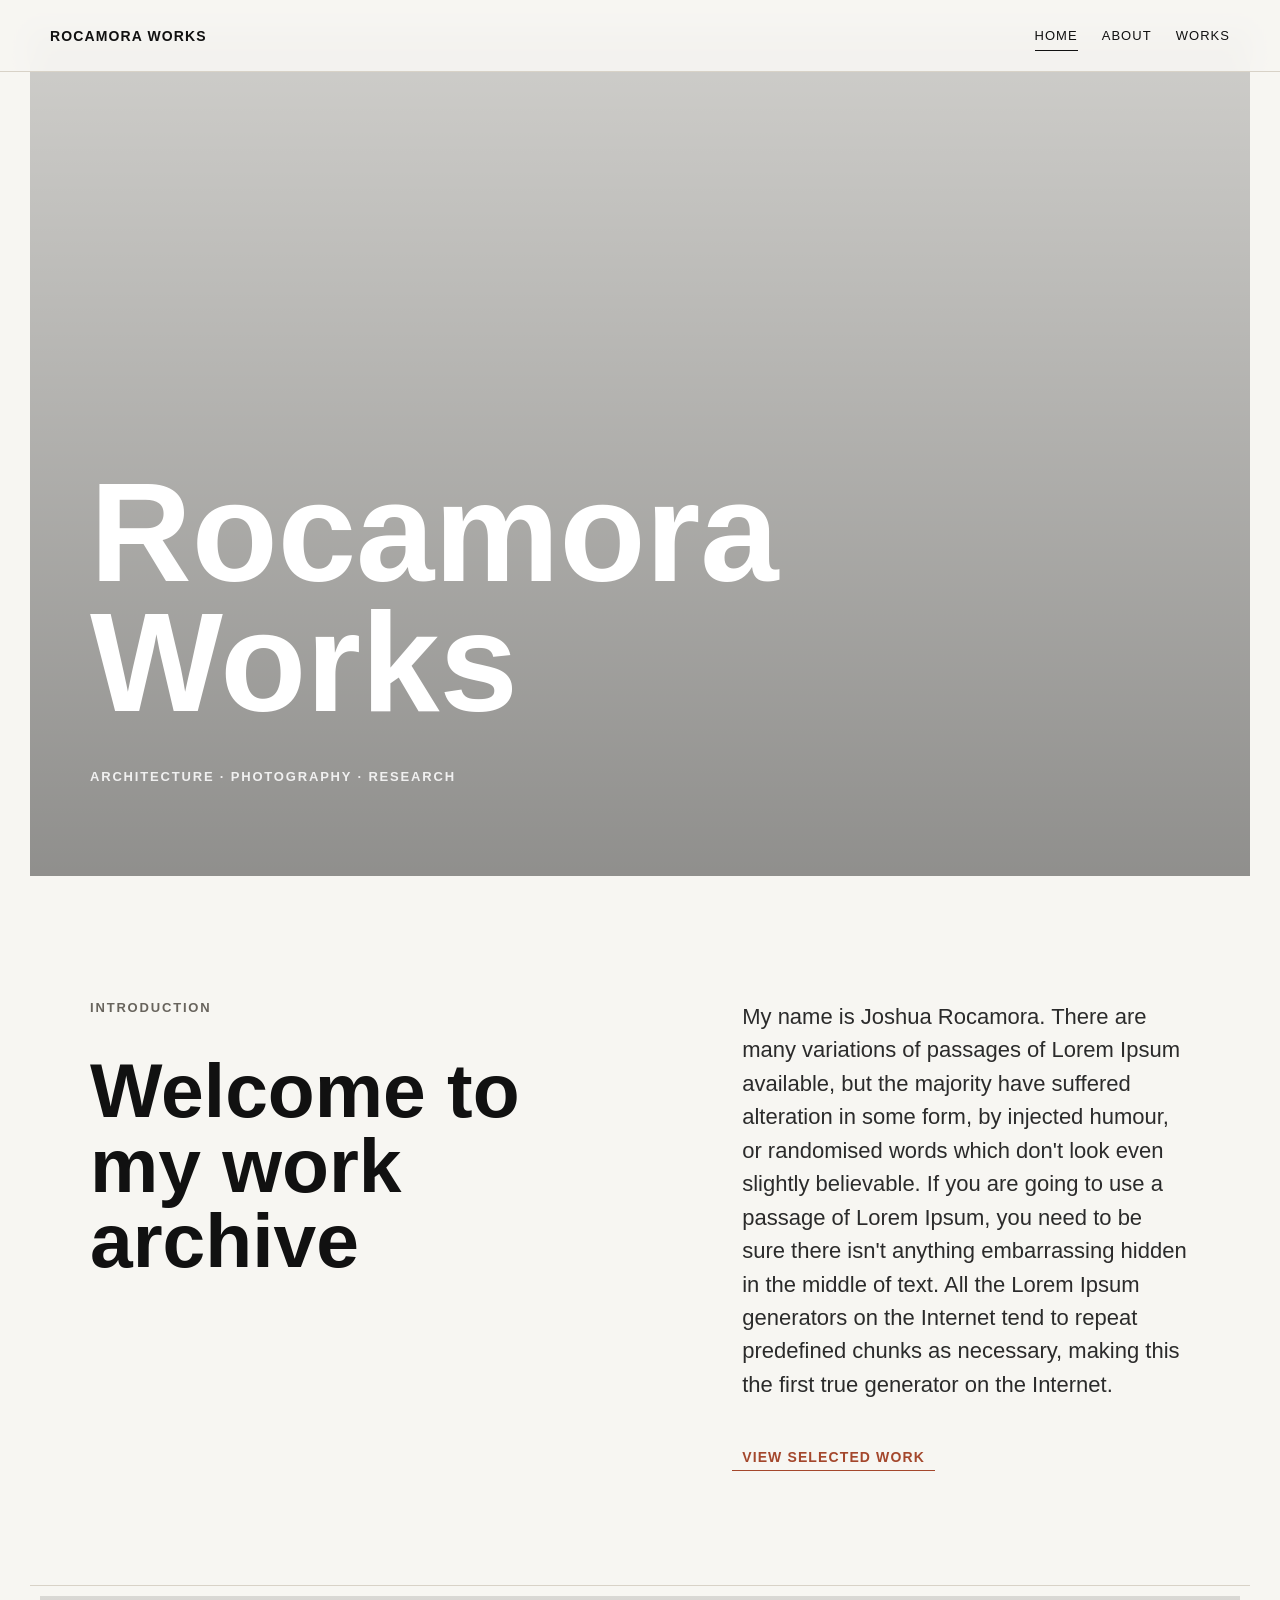
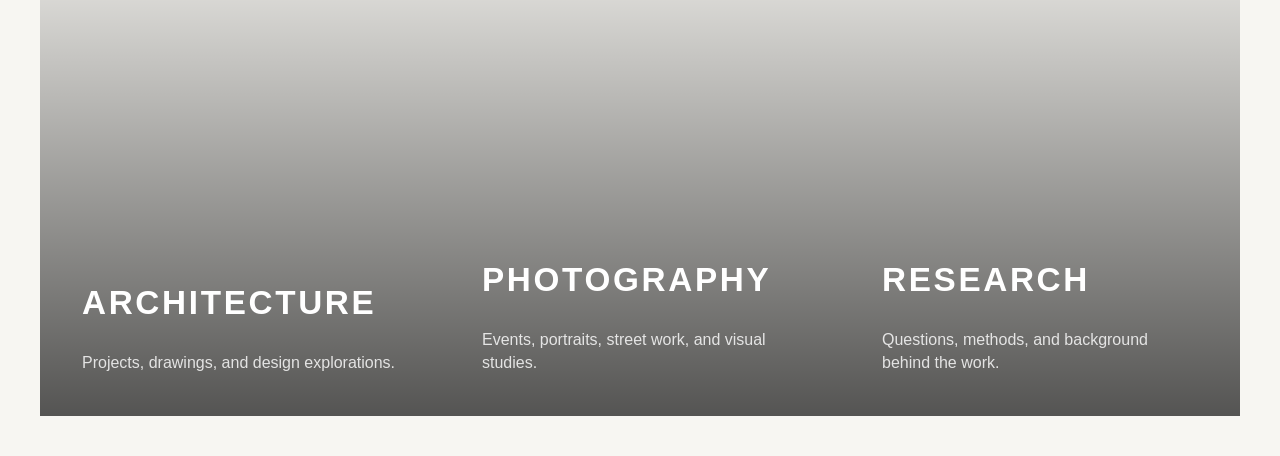
==== commit c4a6464b: "Push from Mac" ====
--- a/index.html
+++ b/index.html
@@ -15,7 +15,6 @@
       <a class="active" href="index.html">Home</a>
       <a href="about.html">About</a>
       <a href="works.html">Works</a>
-      <a href="photography.html">Photography</a>
     </nav>
   </header>
 
--- a/style.css
+++ b/style.css
@@ -1,3 +1,8 @@
+/* ==========================================================================
+   GLOBAL SITE SETTINGS
+   Shared by every page: colors, base spacing reset, body text, links, images.
+   ========================================================================== */
+
 :root {
   /* Site colors: change these once to update the look across the whole website. */
   --paper: #f7f6f2;
@@ -33,6 +38,11 @@
 a {
   color: inherit;
 }
+
+/* ==========================================================================
+   SHARED HEADER / NAVIGATION
+   HTML: .site-header, .logo, .site-nav in every page header.
+   ========================================================================== */
 
 /* Fixed top navigation shared by every page. */
 .site-header {
@@ -85,6 +95,11 @@
   border-bottom-color: var(--ink);
 }
 
+/* ==========================================================================
+   HOME PAGE: HERO
+   HTML: index.html .hero, .hero-text, .hero h1.
+   ========================================================================== */
+
 /* Homepage hero: large first section with the background image and title. */
 .hero {
   min-height: 94vh;
@@ -102,7 +117,7 @@
 
 .hero-text {
   color: white;
-  max-width: 1180px;
+  max-width: 500px;
 }
 
 .hero h1 {
@@ -110,6 +125,12 @@
   line-height: 0.92;
   letter-spacing: 0;
 }
+
+/* ==========================================================================
+   SHARED TEXT STYLES
+   HTML: .eyebrow labels, .text-link links, page intro/body text.
+   Used across Home, About, Works, and Photography pages.
+   ========================================================================== */
 
 /* Small uppercase labels used throughout the site. */
 .eyebrow {
@@ -125,6 +146,12 @@
   color: rgba(255, 255, 255, 0.86);
   margin-top: 22px;
 }
+
+/* ==========================================================================
+   HOME PAGE: INTRODUCTION
+   HTML: index.html .intro-section, .intro-copy, .intro-body.
+   Also shares some rules with .split-section on non-home pages.
+   ========================================================================== */
 
 /* Homepage introduction section below the hero. */
 .intro-section,
@@ -174,6 +201,12 @@
   border-bottom: 1px solid currentColor;
   padding-bottom: 5px;
 }
+
+/* ==========================================================================
+   HOME PAGE: THREE FEATURE PANELS
+   HTML: index.html .feature-grid and .feature-panel links.
+   Panels link to Architecture, Photography, and Research/About.
+   ========================================================================== */
 
 /* Three homepage feature tabs underneath the introduction. */
 .feature-grid {
@@ -252,18 +285,24 @@
   color: #f0d8b8;
 }
 
-/* Feature tab images. Keep these for now; replace the URLs when you add new images. */
+/* Home feature panel background images. */
 .architecture-panel {
-  background-image: url("Images/Cut Through.png");
+  background-image: url("Images/WhiteBG.jpg");
 }
 
 .photography-panel {
-  background-image: url("Images/hero.jpg");
+  background-image: url("Images/WhiteBG.jpg");
 }
 
 .research-panel {
-  background-image: url("Images/Cut Through(2).png");
-}
+  background-image: url("Images/WhiteBG.jpg");
+}
+
+/* ==========================================================================
+   SHARED NON-HOME PAGE LAYOUT
+   HTML: .page, .page-hero, .split-section.
+   Used by about.html, works.html, and photography.html.
+   ========================================================================== */
 
 /* General layout for non-home pages. */
 .page {
@@ -330,6 +369,13 @@
   margin: 14px 0 22px;
 }
 
+/* ==========================================================================
+   WORKS PAGE: ARCHITECTURE SCROLL STORIES
+   HTML: works.html .architecture-page, .building-scroll, .building-story,
+   .building-visual, and .building-copy.
+   JS: works.js controls scroll animation and image dragging.
+   ========================================================================== */
+
 /* Architecture scroll test page.
    Each .building-story is a tall scroll chapter. works.js updates
    --story-progress from 0 to 1, which makes each cutout rise with the scroll. */
@@ -347,6 +393,8 @@
 
 .building-story {
   --story-progress: 0;
+  --drag-x: 0px;
+  --drag-y: 0px;
   min-height: 128vh;
   display: grid;
   grid-template-columns: minmax(0, 1.08fr) minmax(320px, 0.92fr);
@@ -356,6 +404,10 @@
   border-bottom: 1px solid var(--line);
 }
 
+.building-story.is-dragging {
+  z-index: 5;
+}
+
 .building-story.reverse {
   grid-template-columns: minmax(320px, 0.92fr) minmax(0, 1.08fr);
 }
@@ -366,12 +418,13 @@
 
 .building-visual {
   position: sticky;
+  z-index: 1;
   top: var(--image-sticky-top, 92px);
   min-height: calc(100vh - 120px);
   display: flex;
   align-items: var(--image-vertical-align, flex-end);
   justify-content: var(--image-horizontal-align, center);
-  overflow: hidden;
+  overflow: visible;
 }
 
 .building-visual::before {
@@ -390,14 +443,22 @@
   max-height: var(--image-max-height, calc(100vh - 130px));
   object-fit: contain;
   transform: translate(
-      var(--image-x, 0px),
-      calc(var(--image-y, 76vh) + var(--image-offset-y, 0px))
+      calc(var(--image-x, 0px) + var(--drag-x, 0px)),
+      calc(var(--image-y, 76vh) + var(--image-offset-y, 0px) + var(--drag-y, 0px))
     )
     scale(var(--image-scale, 1));
   transform-origin: bottom center;
   opacity: var(--image-opacity, 0);
   filter: drop-shadow(0 28px 32px rgba(17, 17, 17, 0.18));
   will-change: transform, opacity;
+  cursor: grab;
+  touch-action: none;
+  user-select: none;
+  -webkit-user-drag: none;
+}
+
+.building-story.is-dragging .building-visual img {
+  cursor: grabbing;
 }
 
 .building-copy {
@@ -427,6 +488,11 @@
   --image-fluid-width: 128%;
   --image-max-height: calc(100vh - 70px);
 }
+
+/* ==========================================================================
+   ACCESSIBILITY: REDUCED MOTION
+   Applies when the visitor has reduced-motion enabled in their device/browser.
+   ========================================================================== */
 
 /* Keeps the page accessible for people who prefer less animation. */
 @media (prefers-reduced-motion: reduce) {
@@ -438,59 +504,96 @@
   }
 }
 
-/* Photography page grid and category tiles. */
+/* ==========================================================================
+   PHOTOGRAPHY PAGE: FREEFORM DRAGGABLE PHOTO FIELD
+   HTML: photography.html .photography-page, .photo-canvas, #photoField.
+   JS: photography.js creates .loose-photo items from Images/photography.
+   ========================================================================== */
+
+/* Photography freeform page. */
 .photography-page {
-  padding-bottom: 110px;
-}
-
-.photo-grid {
-  display: grid;
-  grid-template-columns: repeat(4, minmax(0, 1fr));
-  gap: 20px;
-}
-
-.photo-tile {
+  overflow-x: clip;
+  padding-bottom: 0;
+}
+
+.photo-canvas {
+  min-height: var(--photo-field-height, 260vh);
+  border-top: 1px solid var(--line);
   position: relative;
-  min-height: 320px;
-  aspect-ratio: 1 / 1.18;
-  border-radius: 8px;
-  overflow: hidden;
-  color: white;
-  text-decoration: none;
-  background-size: cover;
-  background-position: center;
+}
+
+.photo-field {
+  min-height: var(--photo-field-height, 260vh);
+  position: relative;
+}
+
+.loose-photo {
+  position: absolute;
+  left: var(--photo-left);
+  top: var(--photo-top);
+  z-index: var(--photo-z, 1);
+  width: clamp(220px, var(--photo-width, 34vw), 620px);
+  transform: translate(var(--drag-x, 0px), var(--drag-y, 0px))
+    rotate(var(--photo-rotate, 0deg));
+  opacity: var(--photo-opacity, 1);
+  cursor: grab;
+  transition: opacity 180ms ease, filter 180ms ease;
+  touch-action: none;
+  user-select: none;
+  -webkit-user-drag: none;
+  will-change: transform, opacity;
+}
+
+.loose-photo.is-dragging {
+  z-index: 20;
+  cursor: grabbing;
+  transition: none;
+}
+
+.loose-photo img {
+  border-radius: 2px;
+  box-shadow: 0 22px 40px rgba(17, 17, 17, 0.16);
+  pointer-events: none;
+}
+
+.loose-photo.is-faded {
+  filter: saturate(0.9);
+}
+
+/* Floating enlarged image viewer. Opens when a loose photo is clicked. */
+.photo-viewer {
+  position: fixed;
+  inset: 0;
+  z-index: 2000;
+  padding: 96px 40px 48px;
+  background: rgba(247, 246, 242, 0.72);
+  backdrop-filter: blur(10px);
   display: flex;
-  align-items: flex-end;
-  padding: 24px;
-  transition: transform 0.25s ease, filter 0.25s ease;
-  isolation: isolate;
-}
-
-.photo-tile::before {
-  content: "";
-  position: absolute;
-  inset: 0;
-  z-index: -1;
-  background: linear-gradient(to top, rgba(0, 0, 0, 0.64), rgba(0, 0, 0, 0.06));
-}
-
-.photo-tile:hover {
-  transform: translateY(-5px);
-  filter: brightness(1.05);
-}
-
-.events,
-.others {
-  background-image: url("Images/hero.jpg");
-}
-
-.headshots {
-  background-image: url("Images/Cut Through.png");
-}
-
-.street {
-  background-image: url("Images/Cut Through(2).png");
-}
+  align-items: center;
+  justify-content: center;
+  opacity: 0;
+  pointer-events: none;
+  transition: opacity 180ms ease;
+}
+
+.photo-viewer.is-open {
+  opacity: 1;
+  pointer-events: auto;
+}
+
+.photo-viewer img {
+  width: auto;
+  max-width: min(76vw, 980px);
+  max-height: 78vh;
+  border-radius: 2px;
+  box-shadow: 0 28px 60px rgba(17, 17, 17, 0.24);
+  cursor: zoom-out;
+}
+
+/* ==========================================================================
+   RESPONSIVE LAYOUT: TABLET
+   Applies when the browser is 980px wide or smaller.
+   ========================================================================== */
 
 /* Tablet layout: stack split sections and make grids two columns. */
 @media (max-width: 980px) {
@@ -507,8 +610,7 @@
     order: 0;
   }
 
-  .feature-grid,
-  .photo-grid {
+  .feature-grid {
     grid-template-columns: repeat(2, minmax(0, 1fr));
   }
 
@@ -516,6 +618,11 @@
     order: 0;
   }
 }
+
+/* ==========================================================================
+   RESPONSIVE LAYOUT: PHONE
+   Applies when the browser is 720px wide or smaller.
+   ========================================================================== */
 
 /* Phone layout: stack the navigation and make grids one column. */
 @media (max-width: 720px) {
@@ -561,14 +668,30 @@
     padding-bottom: 54px;
   }
 
-  .feature-grid,
-  .photo-grid {
+  .feature-grid {
     grid-template-columns: 1fr;
   }
 
-  .feature-panel,
-  .photo-tile {
+  .feature-panel {
     min-height: 300px;
+  }
+
+  .photo-canvas,
+  .photo-field {
+    min-height: 320vh;
+  }
+
+  .loose-photo {
+    width: clamp(180px, var(--photo-width, 64vw), 360px);
+  }
+
+  .photo-viewer {
+    padding: 142px 20px 36px;
+  }
+
+  .photo-viewer img {
+    max-width: 88vw;
+    max-height: 70vh;
   }
 
   .building-story {
